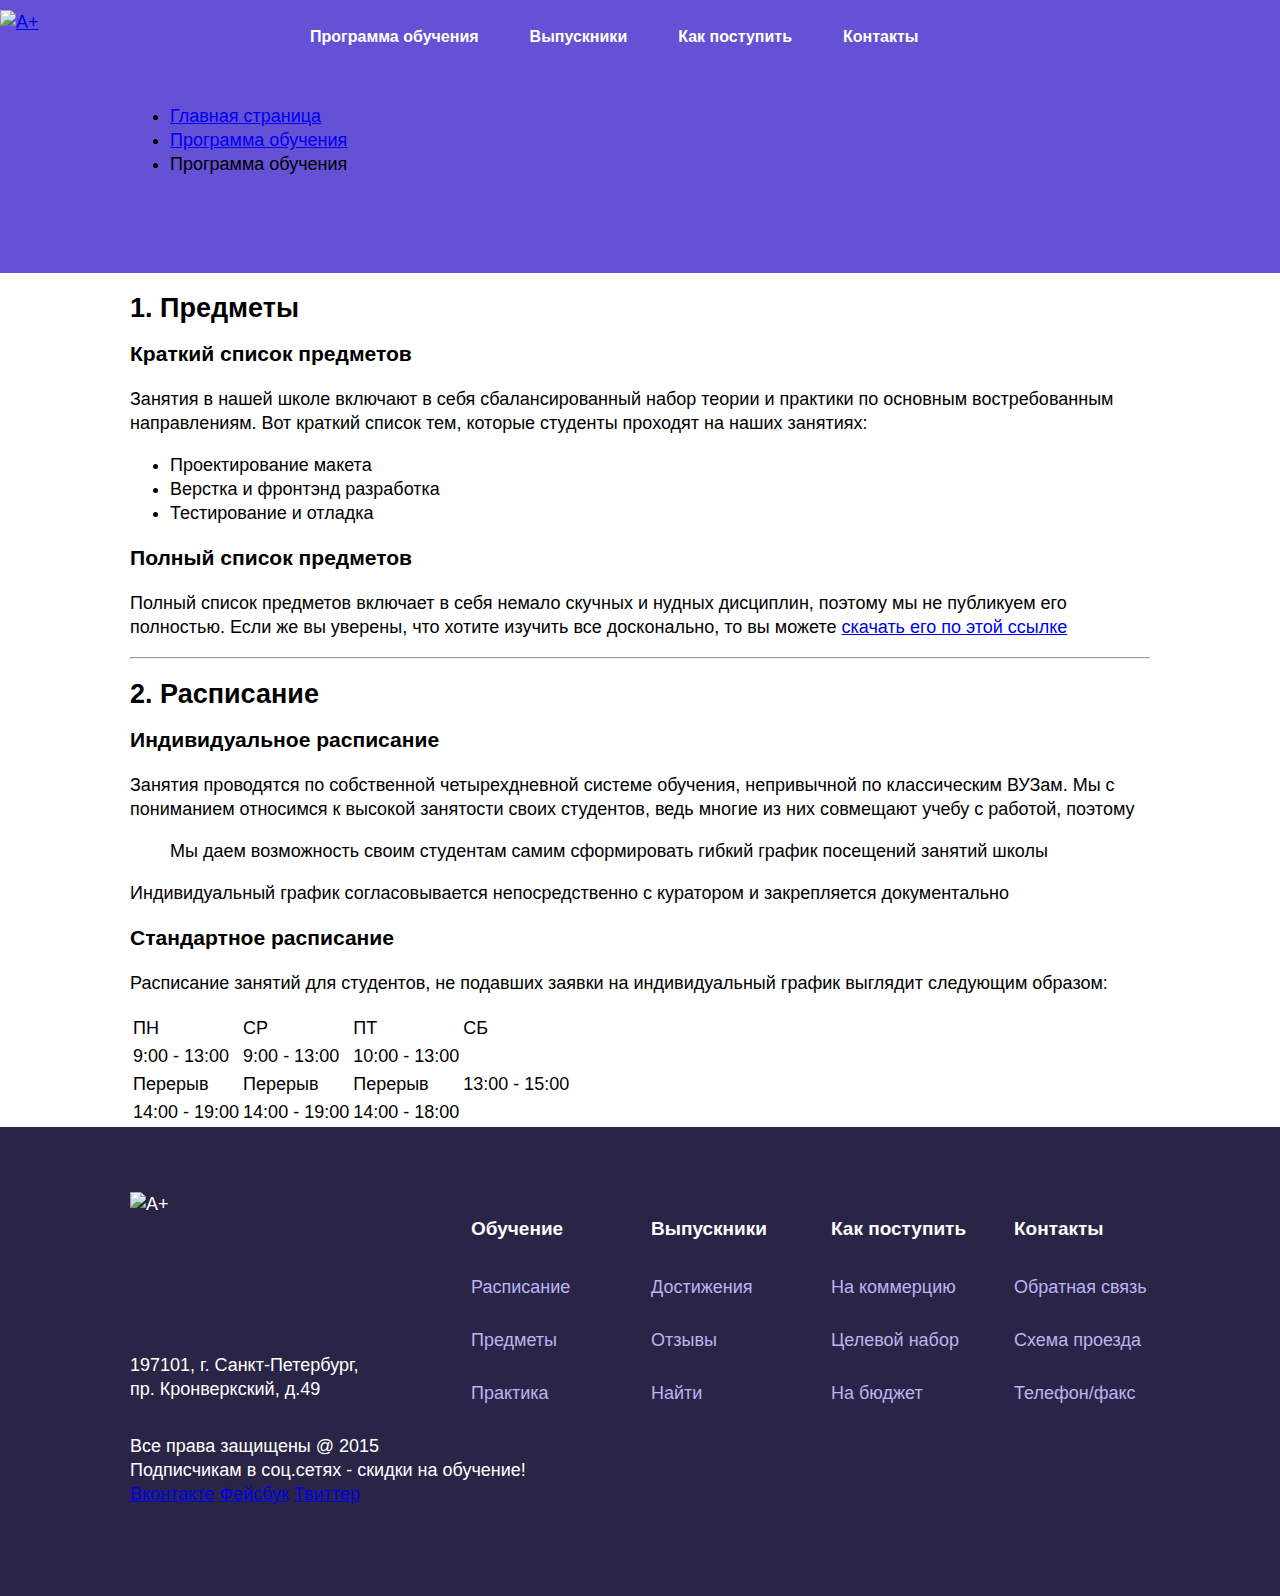
==== inner.html @ 30c182e2 "Update inner.html" ====
<!DOCTYPE html>
<html lang="ru">
  <head>
    <meta charset="utf-8">
    <link href="css/style.css" rel="stylesheet">
    <title>A+</title>
  </head>
  <body>
<header class="main-header main-header-inner">
  <div class="fixed"></div>
<div class="container">
  <div class="header-top">

      <div class="logo">
        <a href="index.html">
          <img src="img/logo-top.png" width="182" height="81" alt=A+>
        </a>
      </div>

      <nav class="main-menu">
        <ul>
          <li><a class="learning-programm" href="#">Программа обучения</a></li>
          <li><a href="#">Выпускники</a></li>
          <li><a href="#">Как поступить</a></li>
          <li><a href="#">Контакты</a></li>
        </ul>
      </nav>
  </div>

  <h1 class="page-title">Программа обучения</h1>
  <ul class="breadcrumbs">
    <li><a href="index.html">Главная страница</a></li>
    <li><a href="#">Программа обучения</a></li>
    <li>Программа обучения</li>
  </div>
</header>

<div class="container">
<section class="inner-content padded-content">
  <h2 class="padded-title">1. Предметы</h2>
  <h3>Краткий список предметов</h3>
  <p>Занятия в нашей школе включают
    в себя сбалансированный набор теории и
     практики по основным востребованным
     направлениям. Вот краткий список тем,
     которые студенты проходят на наших занятиях:</p>
     <ul class="custom-list-1">
       <li>Проектирование макета</li>
       <li>Верстка и фронтэнд разработка</li>
       <li>Тестирование и отладка</li>
     </ul>
    <h3>Полный список предметов</h3>
    <p>Полный список предметов включает в себя
      немало скучных и нудных дисциплин, поэтому
    мы не публикуем его полностью. Если же вы уверены, что
    хотите изучить все досконально, то вы можете
<a href="a" target="_blank">скачать его по этой ссылке</a></p>
    <hr>
    <h2 class="padded-title">2. Расписание</h2>
      <h3>Индивидуальное расписание</h3>
        <p>Занятия проводятся по собственной четырехдневной системе
          обучения, непривычной по классическим ВУЗам. Мы с пониманием относимся
          к высокой занятости своих студентов, ведь многие из них совмещают учебу с работой,
          поэтому
        </p>
    <blockquote>Мы даем возможность своим студентам самим сформировать
    гибкий график посещений занятий школы</blockquote>
        <p>Индивидуальный график согласовывается непосредственно
        с куратором и закрепляется документально</p>

        <h3>Стандартное расписание</h3>
        <p>Расписание занятий для студентов, не подавших заявки на
          индивидуальный график выглядит следующим образом:</p>
        <table>
          <thead>
            <tr>
              <td>ПН</td>
              <td>СР</td>
              <td>ПТ</td>
              <td>СБ</td>
            </tr>
          </thead>
          <tbody>
            <tr>
              <td>9:00 - 13:00</td>
              <td>9:00 - 13:00</td>
              <td>10:00 - 13:00</td>
              <td rowspan="3">13:00 - 15:00</td>
            </tr>
            <tr>
              <td>Перерыв</td>
              <td>Перерыв</td>
              <td>Перерыв</td>
            </tr>
            <tr>
              <td>14:00 - 19:00</td>
              <td>14:00 - 19:00</td>
              <td>14:00 - 18:00</td>
            </tr>
          </tbody>
        </table>
</section>
</div>
<footer class="main-footer">
  <div class="container">
    <div class="footer-top">
      <div class="footer-address">
        <div class="logo">
        <img src="img/logo-footer.png" width="180" height="81" alt=A+>
          </div>
          <p>197101, г. Санкт-Петербург, <br> пр. Кронверкский, д.49</p>
        </div>
        <div class="footer-menu">
<h3>Обучение</h3>
  <ul>
   <li><a href="#">Расписание</a></li>
   <li><a href="#">Предметы</a></li>
   <li><a href="#">Практика</a></li>
</ul>
        </div>
        <div class="footer-menu">
<h3>Выпускники</h3>
  <ul>
    <li><a href="#">Достижения</a></li>
    <li><a href="#">Отзывы</a></li>
    <li><a href="#">Найти</a></li>
  </ul>
        </div>
        <div class="footer-menu">
<h3>Как поступить</h3>
  <ul>
    <li><a href="#">На коммерцию</a></li>
    <li><a href="#">Целевой набор</a></li>
    <li><a href="#">На бюджет</a></li>
  </ul>
        </div>
        <div class="footer-menu">
<h3>Контакты</h3>
  <ul>
    <li><a href="#">Обратная связь</a></li>
    <li><a href="#">Схема проезда</a></li>
    <li><a href="#">Телефон/факс</a></li>
  </ul>
        </div>
    </div>
        <div class="footer-bottom">
      <div class="сopyright">Все права защищены @ 2015</div>
        <div class="footer-social-promo">Подписчикам в соц.сетях - скидки на обучение!</div>
          <div class="footer-social">
            <a href="#" class="social-btn social-btn-vk">Вконтакте</a>
            <a href="#" class="social-btn social-btn-fb">Фейсбук</a>
            <a href="#" class="social-btn social-btn-tw">Твиттер</a>
          </div>
        </div>
    </div>
</footer>
  </body>
</html>
---- css/style.css ----
body {
      min-width: 1040px;
      margin: 0;
      padding: 0;
      font-family: Tahoma, sans-serif;
      font-size: 18px;
      line-height: 24px;
      color: #000000;
}

.container {
      width: 1020px;
      margin: 0 auto;
      padding: 0 10px;
}

.main-header {
      padding-top: 32px;
      padding-bottom: 79px;
      background-color: #6451d5;
}

.header-top{
    position: fixed;
    z-index: 20;
    width: 980px;
    margin: 0 auto;

    padding-bottom: 0;
    top: 0;
    left: 0;
    background-color: #6451d5;
    background-position: center 100%;
    background-repeat: no-repeat;
    background-size: cover;
  margin-bottom: 120px;
}

.header-top::after {
      display: table;
      clear: both;
      content: "";
}

.logo {
      float: left;
      margin-top: 10px;
      height: 80px;
      width: 182px;
}

.logo img {
      display: block;
}

.main-menu {
      float: right;
      height: 40px;
      width: 670px;
      margin-top: 25px;
}

.main-menu ul {
      margin: 0;
      padding: 0;
      list-style: none;
}

.main-menu li {
      display: inline-block;
      vertical-align: top;
      margin-right: 46px;
      font-size: 16px;
      line-height: 24px;
      font-weight: bold;
      font-family: Trebuchet MS, sans-serif;
}

.main-menu li:last-child {
      margin-right: 0;

}

.main-menu a {
      text-decoration: none;
      color: #ffffff;
}

.main-menu a:hover {
      text-decoration: underline;
}

.main-menu a:active {
      text-decoration: none;
      opacity: 0.3;
}

.promo {
      position: relative;
      z-index: 10;
      width: 424px;
      margin-top: 100px;
}

.promo-title {
      margin-bottom: 50px;
      text-transform: none;
      line-height: 50px;
      font-size: 45px;
      font-weight: bold;
      font-family: Trebuchet MS, sans-serif;
      color: #ffffff;
}

.promo p {
      width: 305px;
      margin-bottom: 55px;
      line-height: 30px;
      font-size: 18px;
      color: #bcb3f2;
}

.promo::after {
      position: absolute;
      content: "";
      z-index: -1;
      top: -10px;
      left: 379px;
      width: 652px;
      height: 450px;
      background-image: url("../img/promo.png");
      background-repeat: no-repeat;
}

.btn {
      display: inline-block;
      line-height: 24px;
      vertical-align: top;
      text-align: center;
      background-color: #382d78;
      color: #ffffff;
      font-size: 20px;
      font-family: Trebuchet MS, sans-serif;
      font-weight: bold;
      text-transform: uppercase;
      text-decoration: none;
      cursor: pointer;
      outline: none;
      border: none;
}

.promo .btn {
      padding: 25px 0;
      width: 320px;
}

.btn:active {
      color: #bcb3f2;
}

.features {
      padding-top: 142px;
      padding-bottom: 48px;
      background-color: #efefef;
}

.features-title {
      margin: 0;
      margin-bottom: 25px;
      font-size: 22px;
      line-height: 24px;
      font-family: Trebuchet MS, sans-serif;
      text-align: center;
      font-weight: bold;
}

.features .container::after {
      display: table;
      clear: both;
      content: "";
}

.features-item {
      position: relative;
      float: left;
      width: 320px;
      min-height: 100px;
      margin-right: 30px;
}

.features-item p {
      margin: 0;
      font-size: 18px;
      line-height: 24px;
      font-family: Tahoma, sans-serif;
      text-align: center;
      color: #555555;
}

.features-item:last-child {
      margin-right: 0;
}

.features-icon {
      position: absolute;
      left: 124px;
      bottom: 123px;
      width: 73px;
      height: 67px;
      background-image: url("../img/icon1.png");
      background-repeat: no-repeat;
      background-position: center;
}

.features-item .features-icon-practice{
      background-image: url("../img/icon2.png");
}

.features-item .features-icon-work{
      background-image: url("../img/icon3.png");
}

.learning-form {
      padding-top: 55px;
      padding-bottom: 72px;
}

.learning-form .learning-form-title {
      margin: 0;
      margin-bottom: 55px;
      min-height: 50px;
}

.learning-form table {
      height: 275px;
      border: 2px solid #a7a7a7;
      border-collapse: collapse;
}

.learning-form th {
    margin: 0;
    font-size: 18px;
    line-height: 30px;
    font-family: Tahoma, sans-serif;
    font-weight: normal;
    text-align: left;
    padding-left: 31px;
    border: 2px solid #a7a7a7;
    background-color: #efefef;
}

.learning-form tr {
    margin: 0;
    border: 2px solid #a7a7a7;
}

.learning-form td {
    margin: 0;
    font-size: 22px;
    line-height: 24px;
    font-family: Trebuchet MS, sans-serif;
    font-weight: bold;
    text-align: left;
    padding-left: 31px;
    border: 2px solid #a7a7a7;
}

.contacts {
      padding-top: 55px;
      padding-bottom: 75px;
      background-color: #efefef;
}

.contacts .contacts-title {
      margin: 0;
      margin-bottom: 61px;
      line-height: 50px;
      font-family: Trebuchet MS, sans-serif;
      font-size: 45px;
      line-height: 50px;
}

.contacts .contacts-form{
      float: left;
      width: 670px;
      height: 341px;
      margin-right: 30px;

}

.contacts .title {
      width: 94px;
      padding-right: 12px;
      padding-top: 10px;
      text-align: right;
      vertical-align: top;
      font-family: Trebuchet MS, sans-serif;
      font-size: 18px;
      line-height: 24px;
      font-weight: bold;
}

.contacts .title-sex {
      width: 94px;
      padding-right: 12px;
      padding-top: 0;
      text-align: right;
      vertical-align: top;
      font-family: Trebuchet MS, sans-serif;
      font-size: 18px;
      line-height: 24px;
      font-weight: bold;

}

.contacts .field {
      width: 510px;
      height: 52px;

}

.contacts-form textarea{
      min-height: 100px;
      resize: none;
}

 input[type="text"]::-webkit-input-placeholder {
      color:#000;
 }

 textarea::-webkit-input-placeholder {
      color:#000;
 }

#man,
#woman{
      margin-right: 30px;
}

#woman{
      margin-left: 64px;
}

.contacts-form input[type="text"],
.contacts-form textarea {
      width: 100%;
      padding: 10px 16px 13px 16px;
      border: 2px solid #a7a7a7;
      font-size: 18px;
      line-height: 24px;
      font-family: Tahoma, sans-serif;
      font-weight: normal;
      -webkit-box-sizing: border-box;
      -moz-box-sizing: border-box;
      box-sizing: border-box;
      outline: none;
      border-radius: 2px;

}
.contacts-form input[type="text"]:hover,
.contacts-form textarea:hover {
      border: 2px solid #6c6a75;
}

.contacts-form input[type="text"]:focus,
.contacts-form textarea:focus {
      border: 2px solid #6451d5;
}

.contacts td {
      padding-bottom: 31px;
}

.contacts-form .btn {
      width: 100%;
      padding: 22px 0 24px 0;
}

.contacts .contacts-instruction{
      float: right;
      width: 320px;
}

.contacts-instruction h3{
      margin: 0;
      margin-bottom: 28px;
      font-family: Trebuchet MS, sans-serif;
      font-size: 22px;
      line-height: 30px;
      font-weight: bold;
}

.contacts-instruction p{
      margin: 0;
      margin-bottom: 27px;
      font-size: 18px;
      line-height: 24px;
      font-family: Tahoma, sans-serif;
      font-weight: normal;
      color: #555555;
}

.contacts-instruction .contacts-alert {
      margin-top: 42px;
      margin-bottom: 0;
      width: 250px;
}

.contacts .container::after {
      display: table;
      clear: both;
      content: "";
}

.main-footer {
      padding-top: 65px;
      padding-bottom: 90px;
      background-color: #2a2546;
      color: #fff;
      line-height: 24px;

}
.main-footer .footer::after{
      display: table;
      content: "";
      clear: both;
}

.main-footer .footer-address {
      float: left;
      width: 235px;
      margin-right: 106px;
}

.main-footer .footer-menu{
      float: left;
      margin-top: 25px;
      width: 180px;
      min-height: 175px;
}

.main-footer .footer-menu ul {
      padding: 0;
      margin: 0;
      list-style: none;
}

.main-footer .footer-menu h3 {
      margin:0;
      margin-bottom: 34px;
      font-size: 19px;
      line-height: 24px;
      font-family: Tahoma, sans-serif;
      font-weight: bold;
}

.main-footer .footer-menu li {
      margin-bottom: 29px;
}

.main-footer .footer-menu a {
      font-size: 18px;
      line-height: 24px;
      font-family: Tahoma, sans-serif;
      font-weight: normal;
      color: #bcb3f2;
      text-decoration: none;
}

.main-footer .footer-menu:last-child{
      float: right;
      width: 136px;
}

.footer-address .logo {
      float: none;
      margin: 0;
      margin-bottom: 81px;
}

.footer-address p {
    font-size: 18px;
    line-height: 24px;
    font-family: Tahoma, sans-serif;
    font-weight: normal;
}
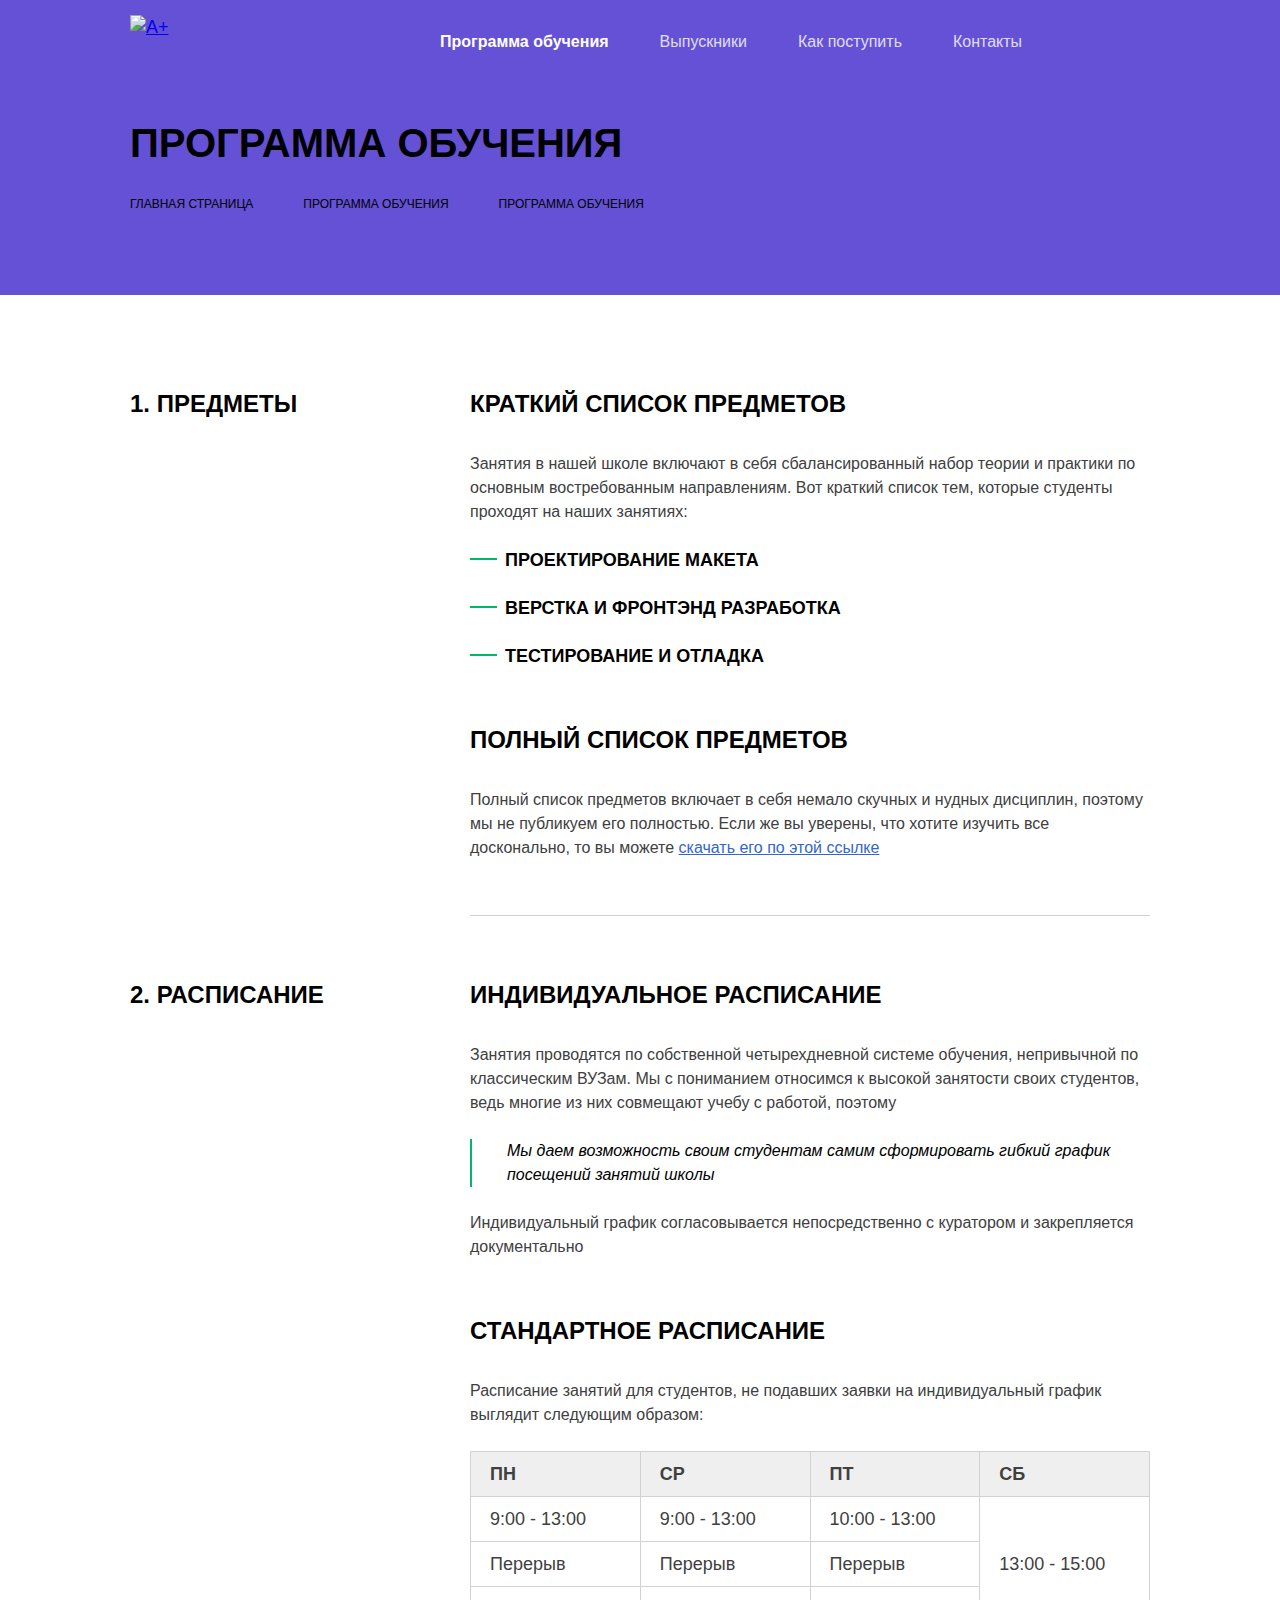
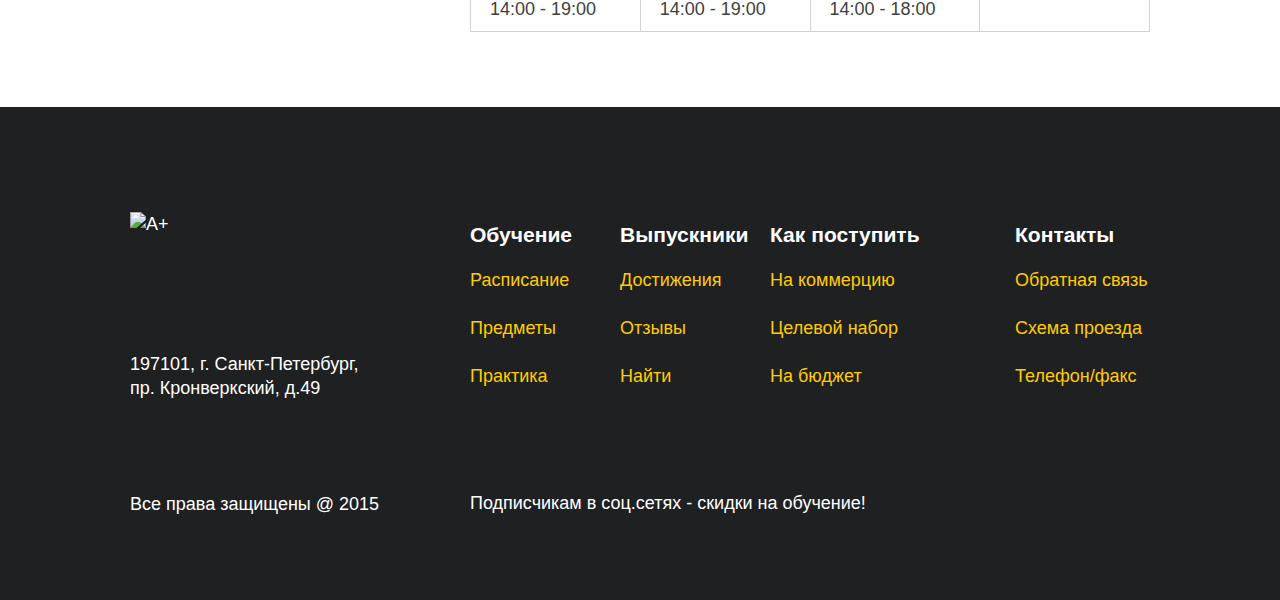
==== commit cf3aef21: "New Style" ====
--- a/inner.html
+++ b/inner.html
@@ -6,20 +6,20 @@
     <title>A+</title>
   </head>
   <body>
-<header class="main-header main-header-inner">
+<header class="main-header">
   <div class="fixed"></div>
 <div class="container">
   <div class="header-top">
 
       <div class="logo">
-        <a href="index.html">
-          <img src="img/logo-top.png" width="182" height="81" alt=A+>
+        <a href="myindex.html">
+          <img src="img/logo-top.png"  width="150" height="60" alt=A+>
         </a>
       </div>
 
-      <nav class="main-menu">
+      <nav class="main-menu main-menu-inner">
         <ul>
-          <li><a class="learning-programm" href="#">Программа обучения</a></li>
+          <li><a href="#">Программа обучения</a></li>
           <li><a href="#">Выпускники</a></li>
           <li><a href="#">Как поступить</a></li>
           <li><a href="#">Контакты</a></li>
@@ -29,7 +29,7 @@
 
   <h1 class="page-title">Программа обучения</h1>
   <ul class="breadcrumbs">
-    <li><a href="index.html">Главная страница</a></li>
+    <li><a href="myindex.html">Главная страница</a></li>
     <li><a href="#">Программа обучения</a></li>
     <li>Программа обучения</li>
   </div>
@@ -106,7 +106,7 @@
     <div class="footer-top">
       <div class="footer-address">
         <div class="logo">
-        <img src="img/logo-footer.png" width="180" height="81" alt=A+>
+        <img src="img/logo-bottom.png" width="180" height="81" alt=A+>
           </div>
           <p>197101, г. Санкт-Петербург, <br> пр. Кронверкский, д.49</p>
         </div>
--- a/css/style.css
+++ b/css/style.css
@@ -20,15 +20,28 @@
       background-color: #6451d5;
 }
 
+.fixed {
+  position: fixed;
+     z-index: 19;
+     top:0;
+     width: 100%;
+     margin: auto;
+     background-color: #6451d5;
+     height: 100px;
+   }
+
+
 .header-top{
     position: fixed;
     z-index: 20;
     width: 980px;
-    margin: 0 auto;
-
+    margin: auto;
+    padding: 5px 0px;
     padding-bottom: 0;
     top: 0;
-    left: 0;
+    left: auto;
+    right: auto;
+    bottom: auto;
     background-color: #6451d5;
     background-position: center 100%;
     background-repeat: no-repeat;
@@ -95,119 +108,183 @@
       opacity: 0.3;
 }
 
-.promo {
-      position: relative;
-      z-index: 10;
-      width: 424px;
-      margin-top: 100px;
-}
-
-.promo-title {
-      margin-bottom: 50px;
-      text-transform: none;
-      line-height: 50px;
-      font-size: 45px;
+.main-header .main-menu-inner li {
+      font-weight: normal;
+      opacity: 0.8;
+}
+
+.main-header .main-menu-inner li:first-child {
       font-weight: bold;
-      font-family: Trebuchet MS, sans-serif;
-      color: #ffffff;
-}
-
-.promo p {
-      width: 305px;
-      margin-bottom: 55px;
-      line-height: 30px;
-      font-size: 18px;
-      color: #bcb3f2;
-}
-
-.promo::after {
-      position: absolute;
-      content: "";
-      z-index: -1;
-      top: -10px;
-      left: 379px;
-      width: 652px;
-      height: 450px;
-      background-image: url("../img/promo.png");
-      background-repeat: no-repeat;
-}
-
-.btn {
-      display: inline-block;
-      line-height: 24px;
-      vertical-align: top;
-      text-align: center;
-      background-color: #382d78;
-      color: #ffffff;
-      font-size: 20px;
-      font-family: Trebuchet MS, sans-serif;
-      font-weight: bold;
-      text-transform: uppercase;
-      text-decoration: none;
-      cursor: pointer;
-      outline: none;
-      border: none;
-}
-
-.promo .btn {
-      padding: 25px 0;
-      width: 320px;
-}
-
-.btn:active {
-      color: #bcb3f2;
-}
-
-.features {
-      padding-top: 142px;
-      padding-bottom: 48px;
-      background-color: #efefef;
-}
-
-.features-title {
-      margin: 0;
-      margin-bottom: 25px;
-      font-size: 22px;
-      line-height: 24px;
-      font-family: Trebuchet MS, sans-serif;
-      text-align: center;
-      font-weight: bold;
-}
-
-.features .container::after {
-      display: table;
-      clear: both;
-      content: "";
-}
-
-.features-item {
-      position: relative;
-      float: left;
-      width: 320px;
-      min-height: 100px;
-      margin-right: 30px;
-}
-
-.features-item p {
-      margin: 0;
-      font-size: 18px;
-      line-height: 24px;
-      font-family: Tahoma, sans-serif;
-      text-align: center;
-      color: #555555;
-}
-
-.features-item:last-child {
-      margin-right: 0;
+      opacity: 1;
+}
+
+.promo{
+  position: relative;
+  z-index: 10;
+  min-height: 330px;
+  width: 450px;
+  margin-top:100px;
+}
+
+.promo::after{
+content: "";
+position: absolute;
+z-index: -1;
+top: -30px;
+left: 400px;
+width: 830px;
+height: 433px;
+background-image: url("../img/promo.png");
+background-repeat: no-repeat;
+}
+
+
+.page-title {
+  padding-top: 60px;
+  color: #000;
+
+}
+
+.promo-title,
+.page-title{
+  margin-bottom: 25px;
+  text-transform: uppercase;
+  font-weight: 700;
+  font-size: 40px;
+  line-height: 48px;
+}
+
+.promo p{
+  margin: 0;
+  margin-bottom: 35px;
+  font-weight: 700;
+  font-size: 18px;
+  line-height: 24px;
+  color: #000;
+}
+
+.btn{
+  display: inline-block;
+  padding: 20px;
+  font-size: 18px;
+  line-height: 24px;
+  vertical-align: top;
+  text-align: center;
+  text-decoration: none;
+  text-transform: uppercase;
+  background: #999999;
+  color: #fff;
+  cursor: pointer;
+  outline: none;
+  border: none;
+}
+.promo .btn{
+  margin-top: 12px;
+  width: 260px;
+}
+
+.breadcrumbs{
+  margin:0;
+  padding:0;
+  list-style: none;
+  font-size: 0;
+}
+
+.breadcrumbs li{
+  position: relative;
+  display: inline-block;
+  margin-right: 50px;
+  color: #000;
+  vertical-align: top;
+  text-transform: uppercase;
+  font-size: 12px;
+  line-height: 24px;
+}
+
+.breadcrumbs li a {
+  color: #000;
+}
+
+.breadcrumbs li::after{
+  content:"";
+  position: absolute;
+  top: 10px;
+  right: -35px;
+  width: 19px;
+  height: 4px;
+  background-image: url("../img/ico-nav-arrow.png");
+  background-repeat:no-repeat;
+}
+
+.breadcrumbs li:last-child{
+  margin-right: 0;
+}
+
+.breadcrumbs li:last-child::after{
+  content: none;
+}
+
+.breadcrumbs a{
+  color: #000;
+  text-decoration: none;
+}
+
+.breadcrumbs a:hover{
+  text-decoration: underline;
+}
+
+.breadcrumbs a:active{
+  text-decoration: underline;
+  opacity: 0.3;
+}
+
+.btn-green{
+  background: #00b770;
+}
+
+.btn-green:hover{
+  background: #00a666;
+}
+.btn-green:active{
+  background: #00a666;
+  color: #74c39e;
+}
+
+.features{
+  padding-top: 115px;
+  padding-bottom: 75px;
+  background-color: #efefef;
+}
+
+.features .container::after{
+  content: "";
+  display: table;
+  clear: both;
+}
+
+.features-item{
+  position: relative;
+  float:left;
+  width: 300px;
+  margin-right:40px;
+}
+
+.features-item::after{
+  content: "";
+  display: table;
+  clear:both;
 }
 
 .features-icon {
       position: absolute;
-      left: 124px;
-      bottom: 123px;
+      left: 80px;
+      bottom: 120px;
       width: 73px;
       height: 67px;
       background-image: url("../img/icon1.png");
+      background-color: lightblue;
+      border-radius: 30px;
+      padding: 20px;
       background-repeat: no-repeat;
       background-position: center;
 }
@@ -220,6 +297,155 @@
       background-image: url("../img/icon3.png");
 }
 
+.features-item:last-child{
+  margin-right:0px;
+}
+
+.features-title{
+margin: 0;
+margin-bottom: 28px;
+text-transform: uppercase;
+font-size: 18px;
+line-height: 24px;
+}
+
+.features-item p{
+margin: 0;
+color: #404040;
+font-size: 18px;
+line-height: 24px;
+}
+
+.feedback{
+  padding-top: 85px;
+  padding-bottom: 80px;
+}
+
+.feedback .container{
+  position: relative;
+  margin-bottom: 200px;
+}
+
+.feedback-all{
+  position: absolute;
+  top: 8px;
+  right: 0;
+  padding-right: 68px;
+  background-image: url("../img/dots.png");
+  background-position: 150px 7px;
+  background-repeat: no-repeat;
+  color: #000000;
+  text-decoration: none;
+  text-transform:uppercase;
+  font-weight: 700;
+  font-size: 15px;
+  line-height: 24px;
+}
+
+.feedback-all:hover{
+  color: #00a666;
+}
+
+.feedback-all:active{
+  opacity: 0.3;
+}
+
+.contacts-title{
+  margin: 0;
+  margin-bottom: 65px;
+  text-transform: uppercase;
+  font-size: 40px;
+  line-height: 48px;
+}
+.feedback-title{
+margin: 0;
+margin-bottom: 65px;
+text-transform: uppercase;
+font-size: 40px;
+line-height: 48px;
+}
+
+.feedback-author{
+  position: relative;
+  float:left;
+  padding-left: 170px;
+  width:130px;
+}
+
+.feedback-author img{
+  position:absolute;
+  top: 0;
+  left: 0;
+  width: 133px;
+  height: 133px;
+  border-radius: 50%;
+}
+
+.feedback-author h3{
+  margin: 0;
+  margin-bottom: 25px;
+  text-transform: uppercase;
+  font-size: 18px;
+  line-height: 24px;
+}
+
+.feedback-author p{
+  margin: 0;
+  color: #404040;
+}
+
+.feedback-content{
+  float:right;
+  width: 640px;
+  margin: 0;
+  min-height: 140px;
+}
+
+.feedback-content h3{
+  margin: 0;
+  margin-bottom: 25px;
+  text-transform: uppercase;
+  font-size: 18px;
+  line-height: 24px;
+}
+
+.feedback-content p{
+  margin: 0;
+  color: #404040;
+}
+
+.feedback-content::before {
+  content: "";
+  position: absolute;
+  clear:both;
+  width: 26px;
+  height: 20px;
+  background-color: #000;
+  background-repeat: no-repeat;
+  background-color: white;
+}
+
+.feedback-content::after {
+  content: "";
+  position: absolute;
+  clear:both;
+  width: 26px;
+  height: 20px;
+  background-color: #000;
+  background-repeat: no-repeat;
+  background-color: white;
+}
+.feedback-content::before{
+  top: 100px;
+  left: 315px;
+  background-image: url("../img/quote-open.png");
+}
+
+.feedback-content::after {
+  right: -5px;
+  bottom: -220px;
+  background-image: url("../img/quote-close.png");
+}
 .learning-form {
       padding-top: 55px;
       padding-bottom: 72px;
@@ -265,39 +491,36 @@
     border: 2px solid #a7a7a7;
 }
 
-.contacts {
-      padding-top: 55px;
-      padding-bottom: 75px;
-      background-color: #efefef;
-}
-
-.contacts .contacts-title {
-      margin: 0;
-      margin-bottom: 61px;
-      line-height: 50px;
-      font-family: Trebuchet MS, sans-serif;
-      font-size: 45px;
-      line-height: 50px;
-}
-
-.contacts .contacts-form{
-      float: left;
-      width: 670px;
-      height: 341px;
-      margin-right: 30px;
-
-}
-
-.contacts .title {
-      width: 94px;
-      padding-right: 12px;
-      padding-top: 10px;
-      text-align: right;
-      vertical-align: top;
-      font-family: Trebuchet MS, sans-serif;
-      font-size: 18px;
-      line-height: 24px;
-      font-weight: bold;
+.contacts{
+  padding-top: 85px;
+  padding-bottom: 80px;
+  background-color: #efefef;
+}
+
+.contacts .container{
+  display: table;
+  clear: both;
+  content: "";
+}
+
+.contacts-form{
+  float: left;
+  width: 640px;
+  min-height: 420px;
+}
+
+.contacts-form td{
+  padding-bottom: 10px;
+}
+
+.contacts-form .title{
+  width: 90px;
+  padding-right: 20px;
+  vertical-align: top;
+  text-align: right;
+  font-weight: 700;
+  font-size: 18px;
+  line-height: 54px;
 }
 
 .contacts .title-sex {
@@ -313,24 +536,25 @@
 
 }
 
-.contacts .field {
-      width: 510px;
-      height: 52px;
-
-}
-
-.contacts-form textarea{
-      min-height: 100px;
-      resize: none;
-}
-
- input[type="text"]::-webkit-input-placeholder {
-      color:#000;
- }
-
- textarea::-webkit-input-placeholder {
-      color:#000;
- }
+.contacts-form .field{
+  width: 470px;
+}
+
+.contacts-form input[type="text"],
+.contacts-form textarea {
+  -webkit-box-sizing: border-box;
+  -moz-box-sizing: border-box;
+  box-sizing: border-box;
+  width: 100%;
+  padding: 13px 23px;
+  font-weight: 400;
+  font-size: 18px;
+  line-height: 24px;
+  font-family: Arial, sans-serif;
+  outline: none;
+  border: 2px solid #b2b2b2;
+  border-radius: 2px;
+}
 
 #man,
 #woman{
@@ -341,146 +565,318 @@
       margin-left: 64px;
 }
 
-.contacts-form input[type="text"],
-.contacts-form textarea {
-      width: 100%;
-      padding: 10px 16px 13px 16px;
-      border: 2px solid #a7a7a7;
-      font-size: 18px;
-      line-height: 24px;
-      font-family: Tahoma, sans-serif;
-      font-weight: normal;
-      -webkit-box-sizing: border-box;
-      -moz-box-sizing: border-box;
-      box-sizing: border-box;
-      outline: none;
-      border-radius: 2px;
-
-}
 .contacts-form input[type="text"]:hover,
 .contacts-form textarea:hover {
-      border: 2px solid #6c6a75;
+  border: 2px solid #7f7f7f;
 }
 
 .contacts-form input[type="text"]:focus,
 .contacts-form textarea:focus {
-      border: 2px solid #6451d5;
-}
-
-.contacts td {
-      padding-bottom: 31px;
-}
-
-.contacts-form .btn {
-      width: 100%;
-      padding: 22px 0 24px 0;
-}
-
-.contacts .contacts-instruction{
-      float: right;
-      width: 320px;
+  border: 2px solid #00b770;
+}
+
+.contacts-form textarea {
+    min-height: 105px;
+    resize: none;
+  }
+
+.contacts-form .btn{
+  width: 100%;
+  border-radius: 3px;
+}
+
+.contacts-instruction{
+  float: right;
+  width: 300px;
 }
 
 .contacts-instruction h3{
-      margin: 0;
-      margin-bottom: 28px;
-      font-family: Trebuchet MS, sans-serif;
-      font-size: 22px;
-      line-height: 30px;
-      font-weight: bold;
-}
-
+  margin: 0;
+  margin-bottom: 25px;
+  text-transform: uppercase;
+  font-size: 18px;
+  line-height: 24px;
+}
 .contacts-instruction p{
-      margin: 0;
-      margin-bottom: 27px;
-      font-size: 18px;
-      line-height: 24px;
-      font-family: Tahoma, sans-serif;
-      font-weight: normal;
-      color: #555555;
-}
-
-.contacts-instruction .contacts-alert {
-      margin-top: 42px;
-      margin-bottom: 0;
-      width: 250px;
-}
-
-.contacts .container::after {
-      display: table;
-      clear: both;
-      content: "";
-}
-
-.main-footer {
-      padding-top: 65px;
-      padding-bottom: 90px;
-      background-color: #2a2546;
-      color: #fff;
-      line-height: 24px;
-
-}
-.main-footer .footer::after{
-      display: table;
-      content: "";
-      clear: both;
-}
-
-.main-footer .footer-address {
-      float: left;
-      width: 235px;
-      margin-right: 106px;
-}
-
-.main-footer .footer-menu{
-      float: left;
-      margin-top: 25px;
-      width: 180px;
-      min-height: 175px;
-}
-
-.main-footer .footer-menu ul {
-      padding: 0;
-      margin: 0;
-      list-style: none;
-}
-
-.main-footer .footer-menu h3 {
-      margin:0;
-      margin-bottom: 34px;
-      font-size: 19px;
-      line-height: 24px;
-      font-family: Tahoma, sans-serif;
-      font-weight: bold;
-}
-
-.main-footer .footer-menu li {
-      margin-bottom: 29px;
-}
-
-.main-footer .footer-menu a {
-      font-size: 18px;
-      line-height: 24px;
-      font-family: Tahoma, sans-serif;
-      font-weight: normal;
-      color: #bcb3f2;
-      text-decoration: none;
-}
-
-.main-footer .footer-menu:last-child{
-      float: right;
-      width: 136px;
-}
-
-.footer-address .logo {
-      float: none;
-      margin: 0;
-      margin-bottom: 81px;
-}
-
-.footer-address p {
-    font-size: 18px;
-    line-height: 24px;
-    font-family: Tahoma, sans-serif;
-    font-weight: normal;
-}
+  margin: 0;
+  margin-bottom: 25px;
+  color: #404040;
+  font-size: 18px;
+  line-height: 24px;
+}
+
+.contacts-instruction .contacts-alert{
+  margin-top: 120px;
+  margin-bottom: 0;
+}
+
+.contacts-alert strong{
+  color: #000000;
+}
+
+.inner-content {
+  margin-top: 85px;
+  margin-bottom: 75px;
+}
+
+.inner-content h2,
+.inner-content h3{
+  margin-top: 48px;
+  margin-bottom: 24px;
+  text-transform: uppercase;
+  font-weight: 600;
+  font-size: 24px;
+  line-height: 48px;
+}
+
+.inner-content h2 + h3 {
+  margin-top: 24px;
+  }
+
+.inner-content p{
+  margin: 24px 0;
+  color: #404040;
+  font-size: 16px;
+  line-height: 24px;
+}
+
+.inner-content a{
+  color: #3366cc;
+}
+
+.inner-content a:hover{
+  color: #00a666;
+}
+
+.inner-content a:active{
+  color: #00a666;
+  opacity: 0.3;
+}
+
+.inner-content hr{
+  margin: 55px 0;
+  border: none;
+  border-bottom: 1px solid #d3d2d2;
+}
+
+.inner-content blockquote{
+  margin: 24px 0;
+  padding-left: 35px;
+  border-left: 2px solid #00b770;
+  color: #000;
+  font-style:italic;
+  font-size: 16px;
+  line-height: 24px;
+}
+
+.inner-content table{
+  width: 100%;
+  border-collapse: collapse;
+}
+
+.inner-content td{
+  padding: 10px 19px;
+  border: 1px solid #d3d2d2;
+  color: #404040;
+  font-size: 18px;
+  line-height: 24px;
+}
+
+.inner-content thead td{
+  background: #efefef;
+  font-weight: 600;
+}
+
+.padded-content{
+  position: relative;
+  padding-left: 340px;
+}
+
+.padded-content .padded-title{
+  position: absolute;
+  left: 0;
+  max-width: 300px;
+  margin-top: 0;
+}
+
+.custom-list-1{
+  margin: 0;
+  padding: 0;
+  list-style: none;
+}
+
+.custom-list-1 li{
+  position: relative;
+  margin-bottom: 24px;
+  padding-left: 35px;
+  text-transform: uppercase;
+  font-weight: 600;
+  font-size: 18px;
+  line-height: 24px;
+}
+
+.custom-list-1 li::before{
+  content: "";
+  position: absolute;
+  top: 10px;
+  left: 0;
+  width: 27px;
+  border-bottom: 2px solid #00b770;
+}
+
+.main-footer{
+padding-top: 95px;
+padding-bottom: 75px;
+background-color: #1f2022;
+color: #ffffff;
+font-size: 18px;
+line-height: 24px;
+}
+
+.footer-top::after{
+  display: table;
+  clear: both;
+  content: "";
+}
+
+.footer-address{
+  float: left;
+  width: 300px;
+  margin-right: 40px;
+}
+
+.footer-address .logo{
+  float:none;
+}
+
+.footer-address p{
+  margin:0;
+  margin-top: 60px;
+}
+
+.footer-menu{
+  float: left;
+  width: 150px;
+  margin-top: 25px;
+  min-height:185px;
+}
+
+.footer-menu{
+  margin: 0;
+  margin-bottom: 35px;
+  font-weight: 400;
+  font-size: 18px;
+  line-height: 24px;
+}
+
+.footer-menu ul{
+  margin: 0;
+  padding: 0;
+  list-style: none;
+}
+
+.footer-menu li{
+  margin-bottom: 24px;
+}
+
+.footer-menu a{
+  color:#ffcc00;
+  text-decoration: none;
+  font-size: 18px;
+  line-height: 24px;
+}
+
+.footer-menu a:hover{
+text-decoration: underline;
+}
+
+.footer-menu a:active{
+text-decoration: none;
+opacity: 0.3;
+}
+
+.footer-menu:last-child{
+  float: right;
+  width: 135px;
+}
+
+.footer-bottom{
+  margin-top: 45px;
+}
+
+.footer-bottom::after{
+  display: table;
+  clear: both;
+  content: "";
+}
+
+.copyright{
+  float: left;
+  width: 300px;
+  margin-right: 40px;
+}
+
+.footer-social-promo{
+  margin-top: -24.5px;
+  margin-left: 340px;
+  float: left;
+  width: 420px;
+}
+
+.footer-bottom .index-social-promo {
+
+  margin-left: 0px;
+}
+
+.footer-bottom .index-сopyright {
+  float: left;
+  width: 300px;
+  margin-left: 0px;
+}
+
+.footer-social{
+  margin-top: -26px;
+  float: right;
+  text-align: right;
+  width: 170px;
+  font-size: 0;
+}
+
+.social-btn{
+  display: inline-block;
+  vertical-align: middle;
+  margin-left: 25px;
+}
+
+.social-btn-vk{
+  width: 36px;
+  height: 24px;
+  background-image: url("../img/ico-vk.png");
+  background-repeat: no-repeat;
+}
+
+.social-btn-fb{
+  width: 23px;
+  height: 35px;
+  background-image: url("../img/ico-fb.png");
+  background-repeat: no-repeat;
+}
+
+.social-btn-tw{
+  width: 36px;
+  height: 30px;
+  background-image: url("../img/ico-tw.png");
+  background-repeat: no-repeat;
+}
+
+.social-btn-vk:hover{
+  background-image: url("../img/ico-vk-active.png");
+}
+
+.social-btn-fb:hover{
+  background-image: url("../img/ico-fb-active.png");
+}
+
+.social-btn-tw:hover{
+  background-image: url("../img/ico-tw-active.png");
+}
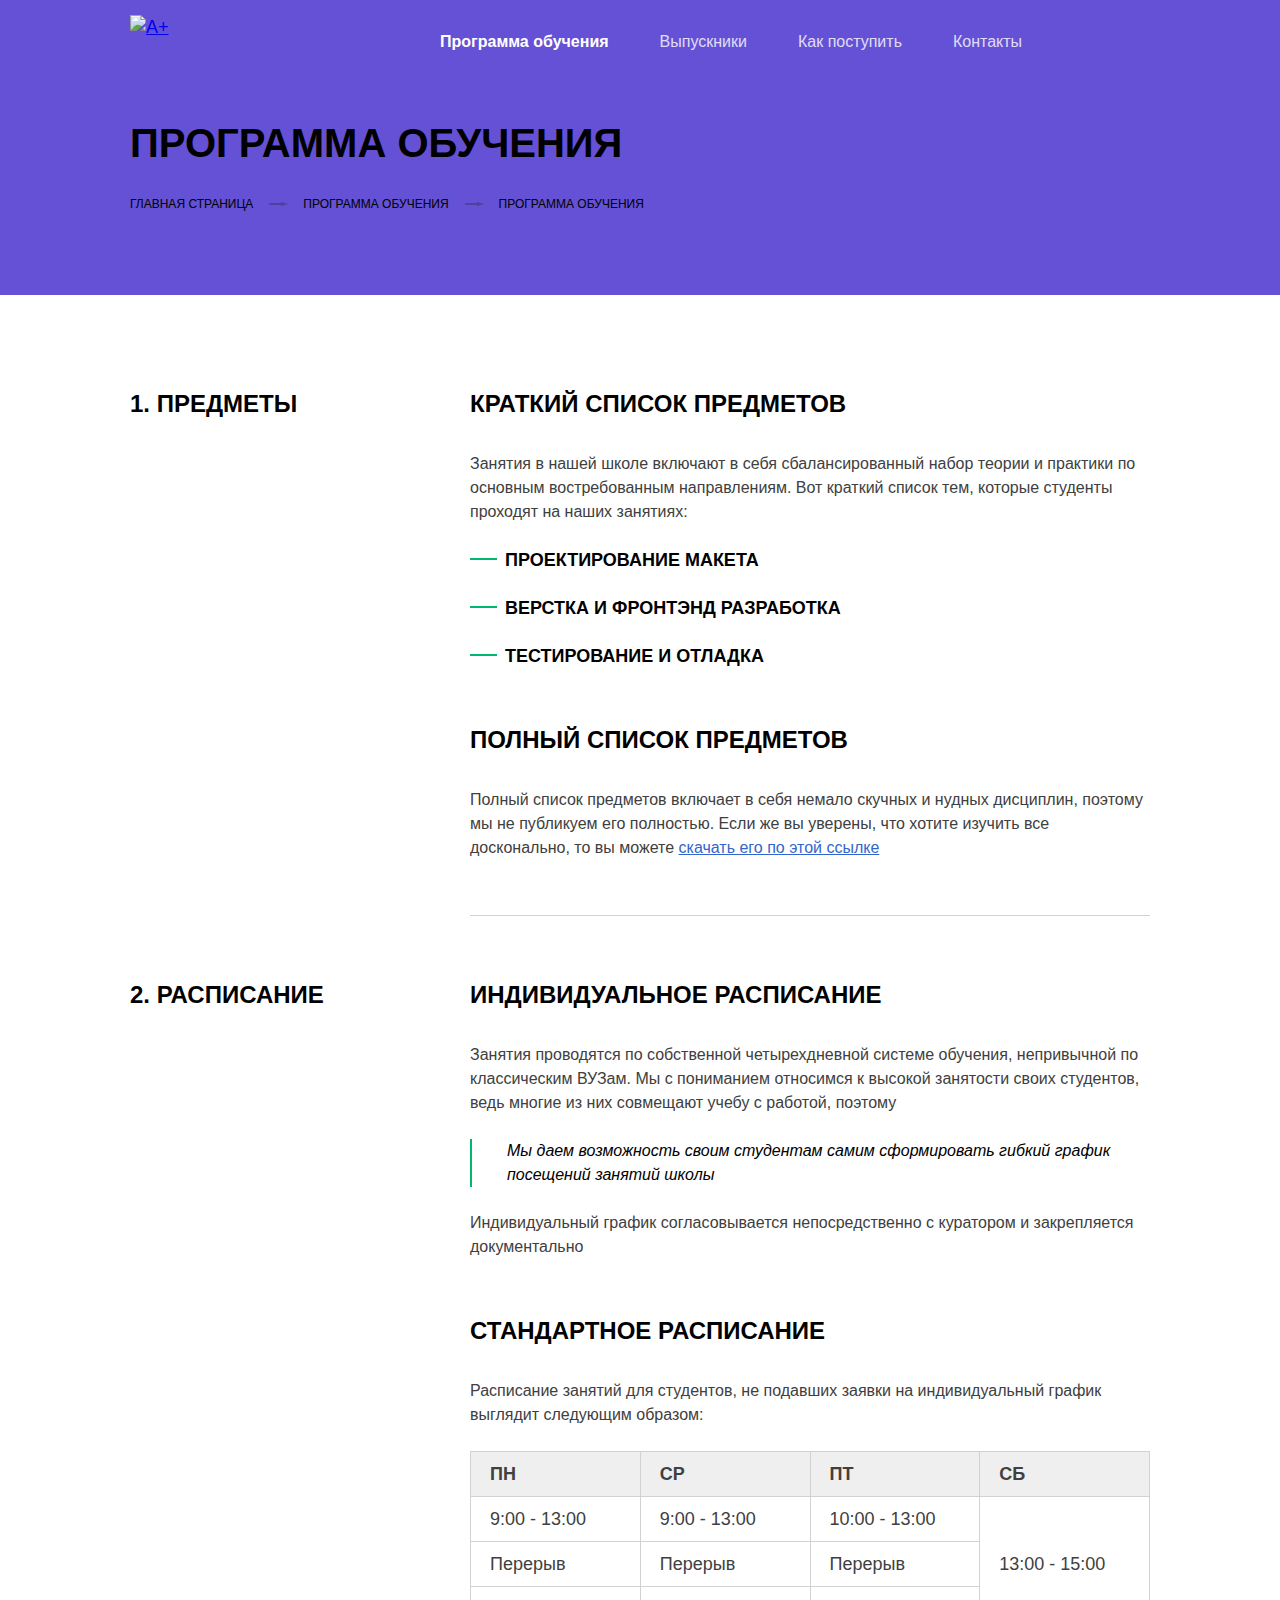
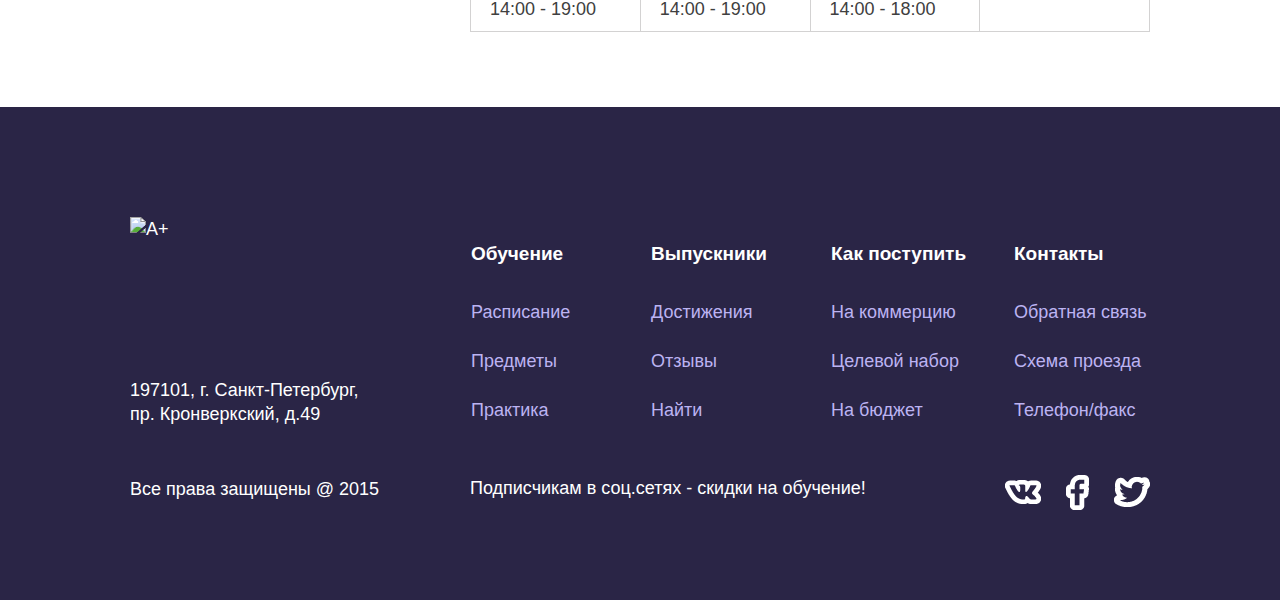
==== commit b5a5d346: "Конечные исправления" ====
--- a/inner.html
+++ b/inner.html
@@ -147,7 +147,7 @@
       <div class="сopyright">Все права защищены @ 2015</div>
         <div class="footer-social-promo">Подписчикам в соц.сетях - скидки на обучение!</div>
           <div class="footer-social">
-            <a href="#" class="social-btn social-btn-vk">Вконтакте</a>
+            <a href="https://vk.com/kuzmiha" class="social-btn social-btn-vk">Вконтакте</a>
             <a href="#" class="social-btn social-btn-fb">Фейсбук</a>
             <a href="#" class="social-btn social-btn-tw">Твиттер</a>
           </div>
--- a/css/style.css
+++ b/css/style.css
@@ -724,80 +724,88 @@
   border-bottom: 2px solid #00b770;
 }
 
-.main-footer{
-padding-top: 95px;
-padding-bottom: 75px;
-background-color: #1f2022;
-color: #ffffff;
-font-size: 18px;
-line-height: 24px;
-}
-
-.footer-top::after{
-  display: table;
-  clear: both;
-  content: "";
-}
-
-.footer-address{
-  float: left;
-  width: 300px;
-  margin-right: 40px;
-}
-
-.footer-address .logo{
-  float:none;
-}
-
-.footer-address p{
-  margin:0;
-  margin-top: 60px;
+.main-footer {
+      padding-top: 65px;
+      padding-bottom: 90px;
+      background-color: #2a2546;
+      color: #fff;
+      line-height: 24px;
+
+}
+.main-footer .footer::after{
+      display: table;
+      content: "";
+      clear: both;
+}
+
+.main-footer .footer-address {
+      float: left;
+      width: 235px;
+      margin-right: 106px;
 }
 
 .footer-menu{
-  float: left;
-  width: 150px;
-  margin-top: 25px;
-  min-height:185px;
-}
-
-.footer-menu{
-  margin: 0;
-  margin-bottom: 35px;
-  font-weight: 400;
-  font-size: 18px;
-  line-height: 24px;
-}
-
-.footer-menu ul{
-  margin: 0;
-  padding: 0;
-  list-style: none;
-}
-
-.footer-menu li{
-  margin-bottom: 24px;
-}
-
-.footer-menu a{
-  color:#ffcc00;
-  text-decoration: none;
-  font-size: 18px;
-  line-height: 24px;
-}
-
-.footer-menu a:hover{
-text-decoration: underline;
-}
-
-.footer-menu a:active{
-text-decoration: none;
-opacity: 0.3;
-}
-
-.footer-menu:last-child{
-  float: right;
-  width: 135px;
+      float: left;
+      margin-top: 25px;
+      width: 180px;
+      min-height: 175px;
+      margin-bottom: 30px;
+}
+
+.footer .footer-menu-index {
+      width: 174px;
+}
+
+.footer-menu-last {
+    width: 135px;
+    margin-left: 20px;
+}
+
+.main-footer .footer-menu ul {
+      padding: 0;
+      margin: 0;
+      list-style: none;
+}
+
+.main-footer .footer-menu h3 {
+      margin:0;
+      margin-bottom: 34px;
+      font-size: 19px;
+      line-height: 24px;
+      font-family: Tahoma, sans-serif;
+      font-weight: bold;
+}
+
+.main-footer .footer-menu li {
+      margin-bottom: 25px;
+}
+
+.main-footer .footer-menu a {
+      font-size: 18px;
+      line-height: 24px;
+      font-family: Tahoma, sans-serif;
+      font-weight: normal;
+      color: #bcb3f2;
+      text-decoration: none;
+}
+
+.main-footer .footer-menu:last-child{
+      float: right;
+      width: 136px;
+}
+
+
+.footer-address .logo {
+      float: none;
+      margin: 0;
+      margin-bottom: 81px;
+}
+
+.footer-address p {
+    font-size: 18px;
+    line-height: 24px;
+    font-family: Tahoma, sans-serif;
+    font-weight: normal;
 }
 
 .footer-bottom{
@@ -813,6 +821,13 @@
 .copyright{
   float: left;
   width: 300px;
+  margin-right: 40px;
+}
+
+.footer-bottom .index-сopyright {
+  float: left;
+  width: 300px;
+  margin-left: 0px;
   margin-right: 40px;
 }
 
@@ -824,15 +839,11 @@
 }
 
 .footer-bottom .index-social-promo {
-
-  margin-left: 0px;
-}
-
-.footer-bottom .index-сopyright {
-  float: left;
-  width: 300px;
-  margin-left: 0px;
-}
+  margin-top: 0;
+  margin-left: 0;
+}
+
+
 
 .footer-social{
   margin-top: -26px;
@@ -842,6 +853,10 @@
   font-size: 0;
 }
 
+.main-footer .footer-social-index {
+  margin-top: 0;
+  }
+
 .social-btn{
   display: inline-block;
   vertical-align: middle;
